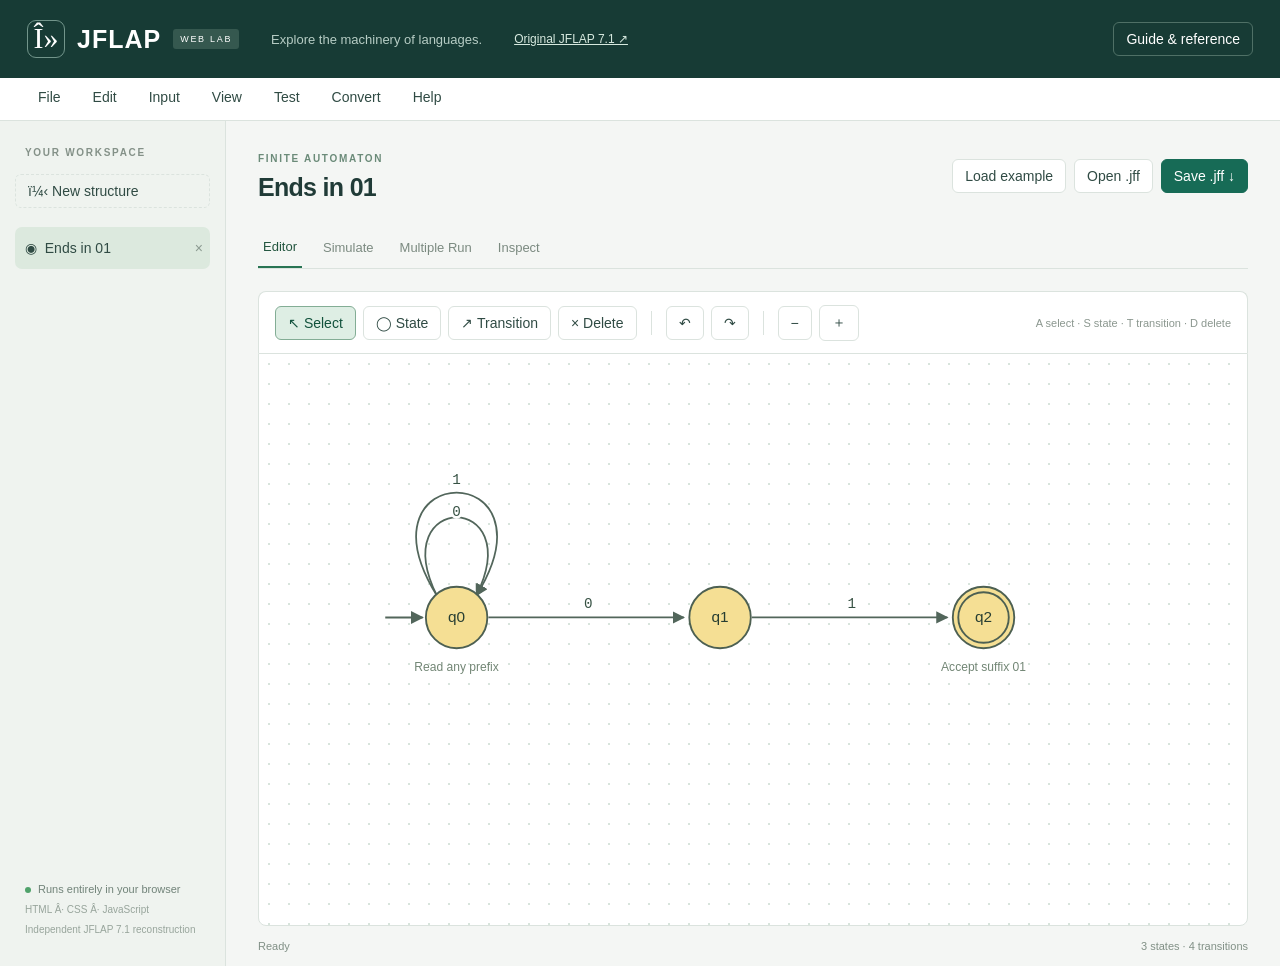
==== index.html @ ae7b8b34 "Build the plain JavaScript visual application" ====
<!doctype html>
<html lang="en"><head><meta charset="utf-8"><meta name="viewport" content="width=device-width,initial-scale=1"><meta name="theme-color" content="#173b35"><title>JFLAP Â· Formal languages lab</title><link rel="stylesheet" href="style.css"></head>
<body><header><a class="brand" href="./"><span class="brand-icon">Î»</span><strong>JFLAP</strong><span class="badge">WEB LAB</span></a><span class="tagline">Explore the machinery of languages.</span><a href="classic.html" style="color:#d7e9df;white-space:nowrap;font-size:12px">Original JFLAP 7.1 ↗</a><button id="help">Guide &amp; reference</button></header>
<nav id="menubar" aria-label="Application menu"></nav>
<div class="workspace"><aside class="sidebar"><div class="section-label">YOUR WORKSPACE</div><button class="new" id="new">ï¼‹ New structure</button><div id="documents"></div><div class="sidebar-bottom"><span class="status-dot"></span> Runs entirely in your browser<br><small>HTML Â· CSS Â· JavaScript<br>Independent JFLAP 7.1 reconstruction</small></div></aside>
<main><div class="document-heading"><div><span class="eyebrow" id="kind">FINITE AUTOMATON</span><h1 id="title">Untitled</h1></div><div class="heading-actions"><button id="example">Load example</button><button id="open">Open .jff</button><button class="primary" id="save">Save .jff â†“</button></div></div><div id="tabs" role="tablist"></div><div id="toolbar"></div><section id="content"></section><footer><span id="status" role="status">Ready</span><span id="statistics"></span></footer></main></div>
<dialog id="dialog"><form method="dialog"><div class="dialog-top"><h2 id="dialog-title"></h2><button value="cancel" aria-label="Close dialog">Ã—</button></div><div id="dialog-body"></div><div id="dialog-actions"></div></form></dialog><input type="file" id="file" accept=".jff,.xml,.json" multiple hidden><script type="module" src="js/app.js"></script></body></html>
---- style.css ----
:root{font-family:Inter,'Segoe UI',Arial,sans-serif;color:#203b37;background:#f4f6f4;font-size:14px;--green:#176b56;--line:#dbe3de;--muted:#78847e}*{box-sizing:border-box}body{margin:0}button,input,select,textarea{font:inherit}button{cursor:pointer;border:1px solid var(--line);background:white;color:#304b44;border-radius:6px;padding:8px 12px;transition:background .12s}button:hover{background:#eaf2ec}button:disabled{opacity:.4;cursor:default}button.primary{background:var(--green);color:white;border-color:var(--green)}button.active{background:#deeee4;border-color:#83ad95;color:#12523c}input,select,textarea{border:1px solid #cbd8d0;border-radius:5px;padding:8px;background:white;color:#243c33}textarea{resize:vertical;line-height:1.65;font-family:Consolas,monospace;width:100%}input:focus,textarea:focus,button:focus-visible,select:focus{outline:2px solid #47a77d;outline-offset:2px}header{height:78px;background:#173b35;color:#fff;display:flex;align-items:center;padding:0 27px;gap:32px}.brand{display:flex;gap:12px;align-items:center;text-decoration:none;color:white}.brand strong{font-size:25px;letter-spacing:1px}.brand-icon{width:38px;height:38px;border:1px solid #72958b;border-radius:9px;font-family:Georgia;font-size:30px;text-align:center}.badge{font-size:9px;letter-spacing:1.7px;background:#35584f;padding:5px 7px;border-radius:3px}.tagline{color:#b7cdc5;font-size:13px}header>button{margin-left:auto;background:transparent;border-color:#4f7066;color:white}#menubar{display:flex;padding:6px 24px;background:white;border-bottom:1px solid var(--line);gap:4px;height:43px}.menu{position:relative}.menu>button{border:0;padding:5px 14px}.menu-panel{display:none;position:absolute;top:31px;left:0;min-width:220px;background:white;padding:6px;border:1px solid var(--line);border-radius:6px;z-index:40;box-shadow:0 8px 28px #233b3720}.menu:focus-within .menu-panel,.menu:hover .menu-panel{display:block}.menu-panel button{display:block;width:100%;text-align:left;border:0;font-size:13px;padding:9px}.menu-panel hr{border:0;border-top:1px solid var(--line)}.workspace{display:grid;grid-template-columns:226px 1fr;min-height:calc(100vh - 121px)}.sidebar{border-right:1px solid var(--line);padding:26px 15px;display:flex;flex-direction:column;background:#eff3ef}.section-label{font-size:10px;letter-spacing:1.7px;font-weight:700;color:#849188;margin:0 10px 16px}.new{width:100%;text-align:left;background:transparent;margin-bottom:19px;border-style:dashed}#documents{display:flex;flex-direction:column;gap:5px}.doc-item{display:flex;align-items:center;gap:4px;border-radius:7px}.doc-item.active{background:#dce9de}.doc-item>button:first-child{background:transparent;flex:1;min-width:0;text-align:left;border:0;overflow:hidden;text-overflow:ellipsis;white-space:nowrap;padding:13px 10px}.doc-item>button:last-child{background:transparent;padding:3px 7px;border:0;color:#8a9990}.sidebar-bottom{margin-top:auto;padding:36px 10px 0;font-size:11px;line-height:1.8;color:#718379}.sidebar-bottom small{font-size:10px;color:#98a59c}.status-dot{display:inline-block;width:6px;height:6px;background:#50a26b;border-radius:50%;margin-right:4px}main{min-width:0;padding:28px 32px 0;display:flex;flex-direction:column}.document-heading{display:flex;justify-content:space-between;align-items:center;gap:15px;margin-bottom:25px}.eyebrow{font-size:10px;font-weight:700;letter-spacing:1.7px;color:#6b8b79}h1{margin:8px 0 0;font-size:25px;font-weight:600;letter-spacing:-.7px}.heading-actions{display:flex;gap:8px}#tabs{display:flex;border-bottom:1px solid var(--line);gap:16px}#tabs button{border:0;border-radius:0;background:none;padding:12px 5px;color:#7b8a80;font-size:13px}#tabs button.active{border-bottom:2px solid #287453;color:#23563f}#toolbar{display:flex;align-items:center;gap:7px;background:#fff;border:1px solid var(--line);border-bottom:0;padding:12px 16px;border-radius:8px 8px 0 0;margin-top:22px;min-height:62px;flex-wrap:wrap}.divider{height:24px;width:1px;background:var(--line);margin:0 7px}.toolbar-hint{margin-left:auto;color:#8b978f;font-size:11px}#content{border:1px solid var(--line);background:white;min-height:490px;flex:1;position:relative;border-radius:0 0 8px 8px;overflow:hidden}#canvas{width:100%;height:100%;min-height:490px;display:block;touch-action:none;background-image:radial-gradient(#d8e4dc .8px,transparent .8px);background-size:20px 20px}.state circle{fill:#f5df94;stroke:#4d6052;stroke-width:1.7}.state.highlight circle{fill:#a9dfb9;stroke:#198051;stroke-width:3}.state.selected circle{stroke:#188c6d;stroke-width:3}.state text{fill:#273e32;text-anchor:middle;dominant-baseline:middle;font:14px 'Segoe UI',sans-serif;pointer-events:none}.state .label{font-size:11px;fill:#728675}.transition path{fill:none;stroke:#52665b;stroke-width:1.6}.transition text{font:13px Consolas,monospace;fill:#365143;paint-order:stroke;stroke:white;stroke-width:5;stroke-linejoin:round}.transition.highlight path{stroke:#dc8d2d;stroke-width:3}.transition .hit{stroke:transparent;stroke-width:15;pointer-events:stroke}.transition .control{fill:#fff;stroke:#16856b;stroke-dasharray:3 2}.note{font-size:13px;fill:#89958c}footer{display:flex;justify-content:space-between;font-size:11px;color:#819086;padding:14px 0}.panel{padding:24px}.split{display:grid;grid-template-columns:minmax(270px,1fr) minmax(280px,1.25fr);gap:25px}.card{border:1px solid var(--line);border-radius:7px;padding:20px}.card h3{margin:0 0 15px;font-size:15px}.card p,.hint{font-size:12px;line-height:1.7;color:#7b8a80}.field{display:flex;flex-direction:column;gap:7px;margin-bottom:14px}.field>span,.field>label{font-size:12px;color:#5c7264}.row{display:flex;gap:10px;align-items:center;flex-wrap:wrap}.row>input{min-width:80px;flex:1}.actions{display:flex;gap:7px;flex-wrap:wrap;margin:12px 0}.result{padding:14px 18px;background:#f1f5f1;border-left:3px solid #849b8c;border-radius:4px;margin:14px 0;font-weight:500}.result.accepted{background:#e8f5eb;color:#25643b;border-color:#57a271}.result.rejected,.error{background:#fff0eb;color:#a04d36;border-color:#cb765d}.result.limit,.result.loop{background:#fff7e4;color:#936c22;border-color:#d8b669}table{border-collapse:collapse;width:100%;font-size:12px}td,th{border:1px solid var(--line);padding:8px 10px;text-align:left;vertical-align:top}th{background:#f0f4ef;font-weight:600}td input{width:100%;border:0;padding:3px}pre{white-space:pre-wrap;overflow-wrap:anywhere;font-size:12px;line-height:1.7;color:#42624c;margin:0}.scroll{max-height:430px;overflow:auto}.config{border:1px solid #dce7dd;padding:12px;border-radius:5px;margin:7px 0;font:12px Consolas,monospace;cursor:pointer}.tape{display:flex;margin:8px 0;gap:1px}.tape span{display:inline-flex;justify-content:center;min-width:24px;height:25px;padding:4px;border:1px solid #b9cbbd}.tape .head{background:#f5df94;border-color:#958247}.empty{display:grid;place-content:center;min-height:370px;text-align:center;color:#9aaba0}.empty strong{font-size:18px;color:#56735f;margin-bottom:10px}.chooser{display:grid;grid-template-columns:repeat(3,1fr);gap:10px}.chooser button{padding:18px 12px;text-align:left;min-height:70px;font-weight:500}.chooser button small{display:block;color:#8b9d8f;margin-top:7px;font-weight:normal;font-size:11px}dialog{border:1px solid #dbe6dc;border-radius:12px;width:min(800px,94vw);max-height:90vh;padding:25px;box-shadow:0 20px 80px #173b3540;color:#294637}dialog::backdrop{background:#173b3560;backdrop-filter:blur(3px)}.dialog-top{display:flex;justify-content:space-between;align-items:center;margin-bottom:16px}.dialog-top h2{font-size:21px;margin:0}.dialog-top button{border:0;font-size:23px}#dialog-actions{display:flex;justify-content:flex-end;gap:8px;margin-top:20px}.help-grid{display:grid;grid-template-columns:1fr 1fr;gap:15px}.help-grid section{border-bottom:1px solid var(--line);padding-bottom:10px}.help-grid h3{font-size:14px}.help-grid p{font-size:12px;line-height:1.7;color:#647d6a}.trace-controls{display:flex;gap:8px;margin-bottom:15px}.diagram-small{height:240px;width:100%;background:#fafcf9}.warning{color:#a07431;font-size:12px}.mono{font-family:Consolas,monospace}.small{font-size:11px;color:#87998b}.sr-only{position:absolute;width:1px;height:1px;overflow:hidden;clip:rect(0,0,0,0)}
@media(max-width:1000px){.workspace{grid-template-columns:170px 1fr}main{padding:22px 18px 0}.tagline{display:none}.split{grid-template-columns:1fr}.heading-actions button{padding:7px}.toolbar-hint{display:none}.document-heading{align-items:flex-start}h1{font-size:21px}.chooser{grid-template-columns:repeat(2,1fr)}}@media(max-width:650px){header{padding:0 15px;height:65px}.badge{display:none}.workspace{display:block}.sidebar{display:none}main{padding:18px 10px 0}#menubar{padding:6px}.document-heading{flex-direction:column}.heading-actions{width:100%}.heading-actions button{flex:1}.panel{padding:15px}.help-grid{grid-template-columns:1fr}#tabs{gap:8px}#tabs button{font-size:12px}#toolbar{padding:8px}#toolbar button{padding:7px 8px}#content,#canvas{min-height:420px}.chooser{grid-template-columns:1fr 1fr}}
@media print{header,nav,.sidebar,#toolbar,footer,.heading-actions,#tabs{display:none!important}.workspace{display:block}main{padding:0}#content{border:0}}
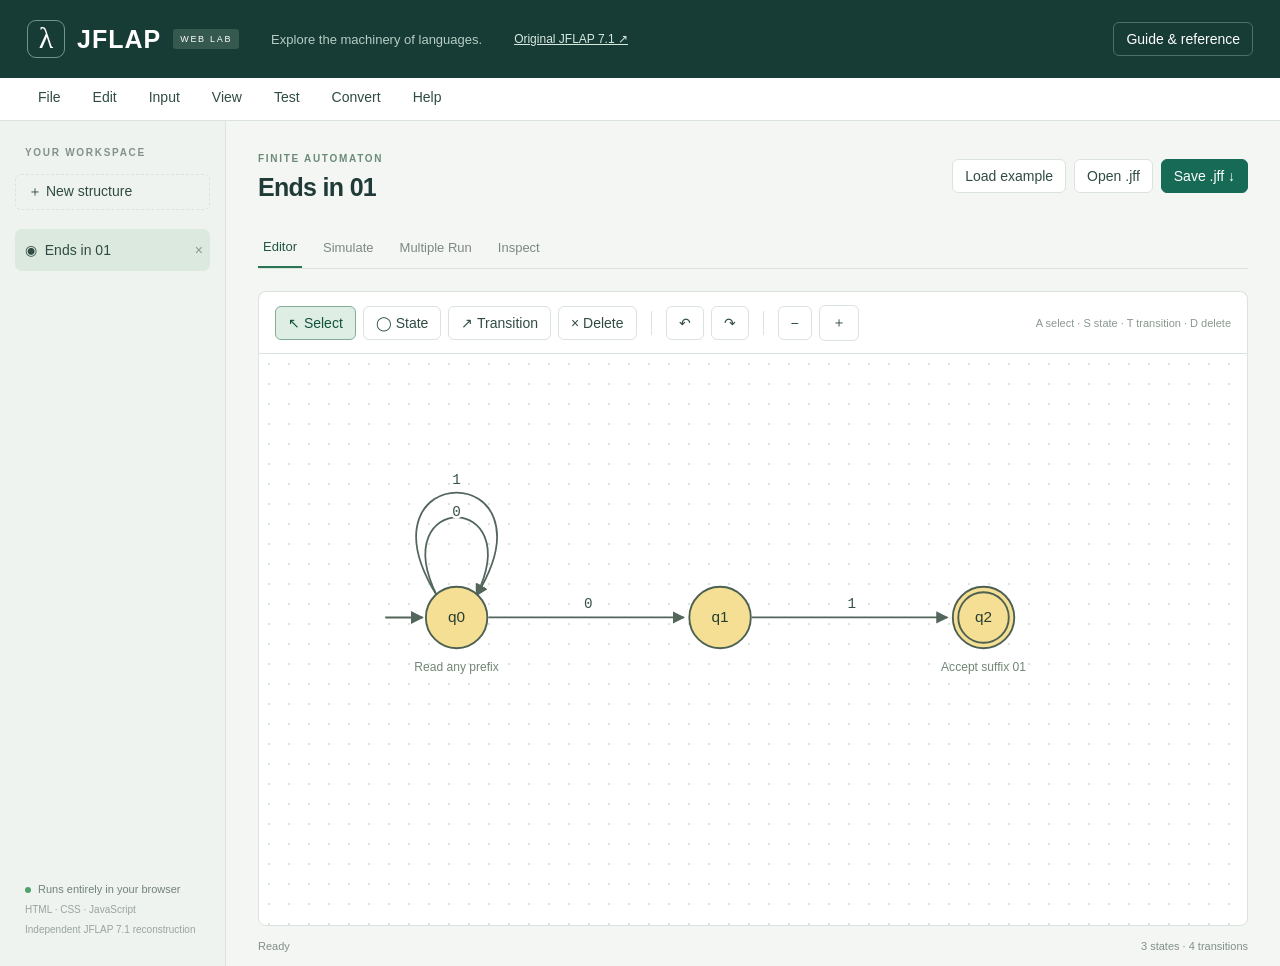
==== commit a288baa2: "Verify Pages deployment and correct static label encoding" ====
--- a/index.html
+++ b/index.html
@@ -1,7 +1,7 @@
-<!doctype html>
-<html lang="en"><head><meta charset="utf-8"><meta name="viewport" content="width=device-width,initial-scale=1"><meta name="theme-color" content="#173b35"><title>JFLAP Â· Formal languages lab</title><link rel="stylesheet" href="style.css"></head>
-<body><header><a class="brand" href="./"><span class="brand-icon">Î»</span><strong>JFLAP</strong><span class="badge">WEB LAB</span></a><span class="tagline">Explore the machinery of languages.</span><a href="classic.html" style="color:#d7e9df;white-space:nowrap;font-size:12px">Original JFLAP 7.1 ↗</a><button id="help">Guide &amp; reference</button></header>
-<nav id="menubar" aria-label="Application menu"></nav>
-<div class="workspace"><aside class="sidebar"><div class="section-label">YOUR WORKSPACE</div><button class="new" id="new">ï¼‹ New structure</button><div id="documents"></div><div class="sidebar-bottom"><span class="status-dot"></span> Runs entirely in your browser<br><small>HTML Â· CSS Â· JavaScript<br>Independent JFLAP 7.1 reconstruction</small></div></aside>
-<main><div class="document-heading"><div><span class="eyebrow" id="kind">FINITE AUTOMATON</span><h1 id="title">Untitled</h1></div><div class="heading-actions"><button id="example">Load example</button><button id="open">Open .jff</button><button class="primary" id="save">Save .jff â†“</button></div></div><div id="tabs" role="tablist"></div><div id="toolbar"></div><section id="content"></section><footer><span id="status" role="status">Ready</span><span id="statistics"></span></footer></main></div>
-<dialog id="dialog"><form method="dialog"><div class="dialog-top"><h2 id="dialog-title"></h2><button value="cancel" aria-label="Close dialog">Ã—</button></div><div id="dialog-body"></div><div id="dialog-actions"></div></form></dialog><input type="file" id="file" accept=".jff,.xml,.json" multiple hidden><script type="module" src="js/app.js"></script></body></html>
+<!doctype html>
+<html lang="en"><head><meta charset="utf-8"><meta name="viewport" content="width=device-width,initial-scale=1"><meta name="theme-color" content="#173b35"><title>JFLAP · Formal languages lab</title><link rel="stylesheet" href="style.css"></head>
+<body><header><a class="brand" href="./"><span class="brand-icon">λ</span><strong>JFLAP</strong><span class="badge">WEB LAB</span></a><span class="tagline">Explore the machinery of languages.</span><a href="classic.html" style="color:#d7e9df;white-space:nowrap;font-size:12px">Original JFLAP 7.1 ↗</a><button id="help">Guide &amp; reference</button></header>
+<nav id="menubar" aria-label="Application menu"></nav>
+<div class="workspace"><aside class="sidebar"><div class="section-label">YOUR WORKSPACE</div><button class="new" id="new">＋ New structure</button><div id="documents"></div><div class="sidebar-bottom"><span class="status-dot"></span> Runs entirely in your browser<br><small>HTML · CSS · JavaScript<br>Independent JFLAP 7.1 reconstruction</small></div></aside>
+<main><div class="document-heading"><div><span class="eyebrow" id="kind">FINITE AUTOMATON</span><h1 id="title">Untitled</h1></div><div class="heading-actions"><button id="example">Load example</button><button id="open">Open .jff</button><button class="primary" id="save">Save .jff ↓</button></div></div><div id="tabs" role="tablist"></div><div id="toolbar"></div><section id="content"></section><footer><span id="status" role="status">Ready</span><span id="statistics"></span></footer></main></div>
+<dialog id="dialog"><form method="dialog"><div class="dialog-top"><h2 id="dialog-title"></h2><button value="cancel" aria-label="Close dialog">×</button></div><div id="dialog-body"></div><div id="dialog-actions"></div></form></dialog><input type="file" id="file" accept=".jff,.xml,.json" multiple hidden><script type="module" src="js/app.js"></script></body></html>
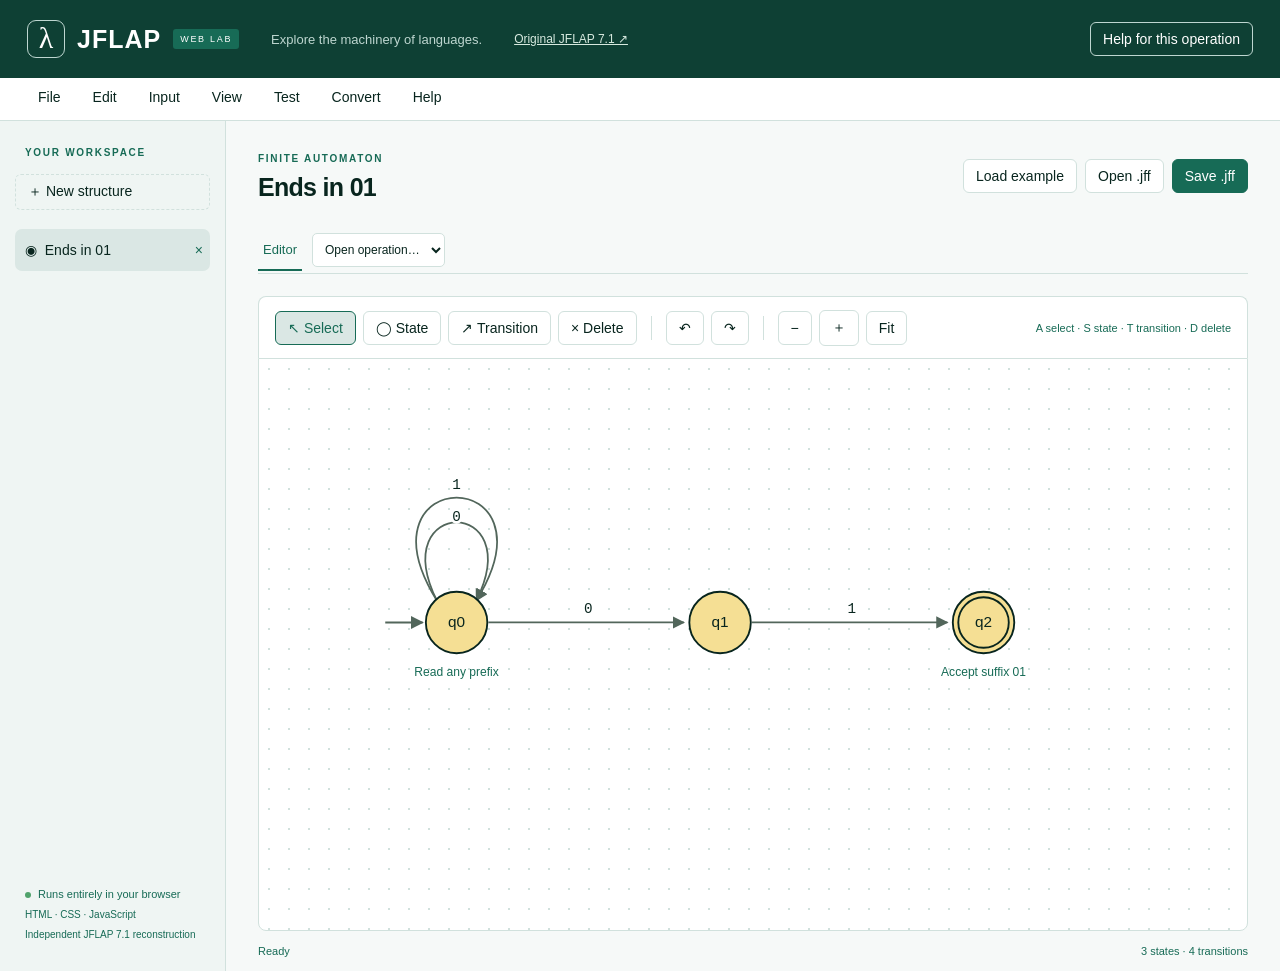
==== commit c173395d: "Complete Task 66: context-sensitive operation help" ====
--- a/index.html
+++ b/index.html
@@ -1,6 +1,6 @@
 <!doctype html>
 <html lang="en"><head><meta charset="utf-8"><meta name="viewport" content="width=device-width,initial-scale=1"><meta name="theme-color" content="#173b35"><title>JFLAP · Formal languages lab</title><link rel="stylesheet" href="style.css"></head>
-<body><header><a class="brand" href="./"><span class="brand-icon">λ</span><strong>JFLAP</strong><span class="badge">WEB LAB</span></a><span class="tagline">Explore the machinery of languages.</span><a href="classic.html" style="color:#d7e9df;white-space:nowrap;font-size:12px">Original JFLAP 7.1 ↗</a><button id="help">Guide &amp; reference</button></header>
+<body><header><a class="brand" href="./"><span class="brand-icon">λ</span><strong>JFLAP</strong><span class="badge">WEB LAB</span></a><span class="tagline">Explore the machinery of languages.</span><a href="classic.html" style="color:#d7e9df;white-space:nowrap;font-size:12px">Original JFLAP 7.1 ↗</a><button id="help" title="Help for the active operation (F1)">Help for this operation</button></header>
 <nav id="menubar" aria-label="Application menu"></nav>
 <div class="workspace"><aside class="sidebar"><div class="section-label">YOUR WORKSPACE</div><button class="new" id="new">＋ New structure</button><div id="documents"></div><div class="sidebar-bottom"><span class="status-dot"></span> Runs entirely in your browser<br><small>HTML · CSS · JavaScript<br>Independent JFLAP 7.1 reconstruction</small></div></aside>
 <main><div class="document-heading"><div><span class="eyebrow" id="kind">FINITE AUTOMATON</span><h1 id="title">Untitled</h1></div><div class="heading-actions"><button id="example">Load example</button><button id="open">Open .jff</button><button class="primary" id="save">Save .jff ↓</button></div></div><div id="tabs" role="tablist"></div><div id="toolbar"></div><section id="content"></section><footer><span id="status" role="status">Ready</span><span id="statistics"></span></footer></main></div>
--- a/style.css
+++ b/style.css
@@ -1,5 +1,32 @@
+
+:root{font-family:Inter,'Segoe UI',Arial,sans-serif;color:var(--ink,#203b37);background:var(--page,#f4f6f4);font-size:14px;--green:#176b56;--line:#dbe3de;--muted:#78847e}*{box-sizing:border-box}body{margin:0}button,input,select,textarea{font:inherit}button{cursor:pointer;border:1px solid var(--line);background:white;color:var(--ink,#304b44);border-radius:6px;padding:8px 12px;transition:background .12s}button:hover{background:var(--surface,#eaf2ec)}button:disabled{opacity:.4;cursor:default}button.primary{background:var(--green);color:white;border-color:var(--green)}button.active{background:var(--soft,#deeee4);border-color:var(--green,#83ad95);color:var(--green,#12523c)}input,select,textarea{border:1px solid var(--line,#cbd8d0);border-radius:5px;padding:8px;background:white;color:var(--ink,#243c33)}textarea{resize:vertical;line-height:1.65;font-family:Consolas,monospace;width:100%}input:focus,textarea:focus,button:focus-visible,select:focus{outline:2px solid var(--green,#47a77d);outline-offset:2px}header{height:78px;background:var(--header,#173b35);color:#fff;display:flex;align-items:center;padding:0 27px;gap:32px}.brand{display:flex;gap:12px;align-items:center;text-decoration:none;color:white}.brand strong{font-size:25px;letter-spacing:1px}.brand-icon{width:38px;height:38px;border:1px solid var(--header-muted,#72958b);border-radius:9px;font-family:Georgia;font-size:30px;text-align:center}.badge{font-size:9px;letter-spacing:1.7px;background:var(--green,#35584f);padding:5px 7px;border-radius:3px}.tagline{color:var(--header-muted,#b7cdc5);font-size:13px}header>button{margin-left:auto;background:transparent;border-color:var(--header-muted,#4f7066);color:white}#menubar{display:flex;padding:6px 24px;background:white;border-bottom:1px solid var(--line);gap:4px;height:43px}.menu{position:relative}.menu>button{border:0;padding:5px 14px}.menu-panel{display:none;position:absolute;top:31px;left:0;min-width:220px;background:white;padding:6px;border:1px solid var(--line);border-radius:6px;z-index:40;box-shadow:0 8px 28px #233b3720}.menu:focus-within .menu-panel,.menu:hover .menu-panel{display:block}.menu-panel button{display:block;width:100%;text-align:left;border:0;font-size:13px;padding:9px}.menu-panel hr{border:0;border-top:1px solid var(--line)}.workspace{display:grid;grid-template-columns:226px 1fr;min-height:calc(100vh - 121px)}.sidebar{border-right:1px solid var(--line);padding:26px 15px;display:flex;flex-direction:column;background:var(--surface,#eff3ef)}.section-label{font-size:10px;letter-spacing:1.7px;font-weight:700;color:var(--muted,#849188);margin:0 10px 16px}.new{width:100%;text-align:left;background:transparent;margin-bottom:19px;border-style:dashed}#documents{display:flex;flex-direction:column;gap:5px}.doc-item{display:flex;align-items:center;gap:4px;border-radius:7px}.doc-item.active{background:var(--soft,#dce9de)}.doc-item>button:first-child{background:transparent;flex:1;min-width:0;text-align:left;border:0;overflow:hidden;text-overflow:ellipsis;white-space:nowrap;padding:13px 10px}.doc-item>button:last-child{background:transparent;padding:3px 7px;border:0;color:var(--muted,#8a9990)}.sidebar-bottom{margin-top:auto;padding:36px 10px 0;font-size:11px;line-height:1.8;color:var(--muted,#718379)}.sidebar-bottom small{font-size:10px;color:var(--muted,#98a59c)}.status-dot{display:inline-block;width:6px;height:6px;background:#50a26b;border-radius:50%;margin-right:4px}main{min-width:0;padding:28px 32px 0;display:flex;flex-direction:column}.document-heading{display:flex;justify-content:space-between;align-items:center;gap:15px;margin-bottom:25px}.eyebrow{font-size:10px;font-weight:700;letter-spacing:1.7px;color:var(--muted,#6b8b79)}h1{margin:8px 0 0;font-size:25px;font-weight:600;letter-spacing:-.7px}.heading-actions{display:flex;gap:8px}#tabs{display:flex;border-bottom:1px solid var(--line);gap:16px}#tabs button{border:0;border-radius:0;background:none;padding:12px 5px;color:var(--muted,#7b8a80);font-size:13px}#tabs button.active{border-bottom:2px solid var(--green,#287453);color:var(--green,#23563f)}#toolbar{display:flex;align-items:center;gap:7px;background:#fff;border:1px solid var(--line);border-bottom:0;padding:12px 16px;border-radius:8px 8px 0 0;margin-top:22px;min-height:62px;flex-wrap:wrap}.divider{height:24px;width:1px;background:var(--line);margin:0 7px}.toolbar-hint{margin-left:auto;color:var(--muted,#8b978f);font-size:11px}#content{border:1px solid var(--line);background:white;min-height:490px;flex:1;position:relative;border-radius:0 0 8px 8px;overflow:hidden}#canvas{width:100%;height:100%;min-height:490px;display:block;touch-action:none;background-image:radial-gradient(var(--line,#d8e4dc) .8px,transparent .8px);background-size:20px 20px}.state circle{fill:var(--state-fill,#f5df94);stroke:var(--ink,#4d6052);stroke-width:1.7}.state.highlight circle{fill:var(--state-highlight,#a9dfb9);stroke:var(--green,#198051);stroke-width:3}.state.selected circle{stroke:var(--green,#188c6d);stroke-width:3}.state text{fill:var(--ink,#273e32);text-anchor:middle;dominant-baseline:middle;font:14px 'Segoe UI',sans-serif;pointer-events:none}.state .label{font-size:11px;fill:var(--muted,#728675)}.transition path{fill:none;stroke:var(--arrow,#52665b);stroke-width:1.6}.transition text{font:13px Consolas,monospace;fill:var(--ink,#365143);paint-order:stroke;stroke:white;stroke-width:5;stroke-linejoin:round}.transition.highlight path{stroke:var(--arrow-highlight,#dc8d2d);stroke-width:3}.transition .hit{stroke:transparent;stroke-width:15;pointer-events:stroke}.transition .control{fill:#fff;stroke:var(--transition-tool,#16856b);stroke-dasharray:3 2}.note{font-size:13px;fill:var(--muted,#89958c)}footer{display:flex;justify-content:space-between;font-size:11px;color:var(--muted,#819086);padding:14px 0}.panel{padding:24px}.split{display:grid;grid-template-columns:minmax(270px,1fr) minmax(280px,1.25fr);gap:25px}.card{border:1px solid var(--line);border-radius:7px;padding:20px}.card h3{margin:0 0 15px;font-size:15px}.card p,.hint{font-size:12px;line-height:1.7;color:var(--muted,#7b8a80)}.field{display:flex;flex-direction:column;gap:7px;margin-bottom:14px}.field>span,.field>label{font-size:12px;color:var(--muted,#5c7264)}.row{display:flex;gap:10px;align-items:center;flex-wrap:wrap}.row>input{min-width:80px;flex:1}.actions{display:flex;gap:7px;flex-wrap:wrap;margin:12px 0}.result{padding:14px 18px;background:var(--surface,#f1f5f1);border-left:3px solid var(--green,#849b8c);border-radius:4px;margin:14px 0;font-weight:500}.result.accepted{background:#e8f5eb;color:#25643b;border-color:#57a271}.result.rejected,.error{background:#fff0eb;color:#a04d36;border-color:#cb765d}.result.limit,.result.loop{background:#fff7e4;color:#936c22;border-color:#d8b669}table{border-collapse:collapse;width:100%;font-size:12px}td,th{border:1px solid var(--line);padding:8px 10px;text-align:left;vertical-align:top}th{background:var(--surface,#f0f4ef);font-weight:600}td input{width:100%;border:0;padding:3px}pre{white-space:pre-wrap;overflow-wrap:anywhere;font-size:12px;line-height:1.7;color:var(--ink,#42624c);margin:0}.scroll{max-height:430px;overflow:auto}.config{border:1px solid var(--line,#dce7dd);padding:12px;border-radius:5px;margin:7px 0;font:12px Consolas,monospace;cursor:pointer}.tape{display:flex;margin:8px 0;gap:1px}.tape span{display:inline-flex;justify-content:center;min-width:24px;height:25px;padding:4px;border:1px solid var(--line,#b9cbbd)}.tape .head{background:var(--state-fill,#f5df94);border-color:#958247}.empty{display:grid;place-content:center;min-height:370px;text-align:center;color:var(--muted,#9aaba0)}.empty strong{font-size:18px;color:var(--ink,#56735f);margin-bottom:10px}.chooser{display:grid;grid-template-columns:repeat(3,1fr);gap:10px}.chooser button{padding:18px 12px;text-align:left;min-height:70px;font-weight:500}.chooser button small{display:block;color:var(--muted,#8b9d8f);margin-top:7px;font-weight:normal;font-size:11px}dialog{border:1px solid var(--line,#dbe6dc);border-radius:12px;width:min(800px,94vw);max-height:90vh;padding:25px;box-shadow:0 20px 80px #173b3540;color:var(--ink,#294637)}dialog::backdrop{background:#173b3560;backdrop-filter:blur(3px)}.dialog-top{display:flex;justify-content:space-between;align-items:center;margin-bottom:16px}.dialog-top h2{font-size:21px;margin:0}.dialog-top button{border:0;font-size:23px}#dialog-actions{display:flex;justify-content:flex-end;gap:8px;margin-top:20px}.help-grid{display:grid;grid-template-columns:1fr 1fr;gap:15px}.help-grid section{border-bottom:1px solid var(--line);padding-bottom:10px}.help-grid h3{font-size:14px}.help-grid p{font-size:12px;line-height:1.7;color:var(--muted,#647d6a)}.trace-controls{display:flex;gap:8px;margin-bottom:15px}.diagram-small{height:240px;width:100%;background:var(--page,#fafcf9)}.warning{color:#a07431;font-size:12px}.mono{font-family:Consolas,monospace}.small{font-size:11px;color:var(--muted,#87998b)}.sr-only{position:absolute;width:1px;height:1px;overflow:hidden;clip:rect(0,0,0,0)}
+@media(max-width:1000px){.workspace{grid-template-columns:170px 1fr}main{padding:22px 18px 0}.tagline{display:none}.split{grid-template-columns:1fr}.heading-actions button{padding:7px}.toolbar-hint{display:none}.document-heading{align-items:flex-start}h1{font-size:21px}.chooser{grid-template-columns:repeat(2,1fr)}}@media(max-width:650px){header{padding:0 15px;height:65px}.badge{display:none}.workspace{display:block}.sidebar{display:none}main{padding:18px 10px 0}#menubar{padding:6px}.document-heading{flex-direction:column}.heading-actions{width:100%}.heading-actions button{flex:1}.panel{padding:15px}.help-grid{grid-template-columns:1fr}#tabs{gap:8px}#tabs button{font-size:12px}#toolbar{padding:8px}#toolbar button{padding:7px 8px}#content,#canvas{min-height:420px}.chooser{grid-template-columns:1fr 1fr}}
+@media print{header,nav,.sidebar,#toolbar,footer,.heading-actions,#tabs{display:none!important}.workspace{display:block}main{padding:0}#content{border:0}}
+
+
+.config.frozen{background:#e5f0ff;border-color:#6993c5}.config label{display:block;margin-bottom:8px}.config button{margin-top:8px}
+/* Keep parse trees readable; wide trees scroll horizontally. */
+#parse-output:has(.tree-drawing), .tree-drawing { max-height: none; }
+
+#parse-output:has(.derivation-drawing), .derivation-drawing { max-height: none; }
+
+td.parse-active, tr.parse-active > td { background: #fff0b1; box-shadow: inset 0 0 0 2px #936500; }
+g.parse-active > rect, g.parse-active > path { fill: #ffd86b; stroke: #6d4800; stroke-width: 3; }
+.regex-expression{overflow-wrap:anywhere;max-width:35rem}
+
+/* Open operation tabs retain their panes until explicitly dismissed. */
+#tabs{flex-wrap:wrap;align-items:center;gap:10px}.operation-tab{display:inline-flex;align-items:center}.operation-tab button[aria-label]{padding:7px;color:var(--muted,#7b8a80)}#operation-picker{margin:6px 0;font-size:12px;max-width:240px}
+
+.ls-parameter-table{width:100%;margin:12px 0}.ls-parameter-table input{width:100%;min-width:0}.ls-parameter-table td:last-child{width:80px}
+
+#ls-viewport{height:450px;overflow:auto;border:1px solid var(--line,#ccd3dc);margin-top:12px;background:white}#ls-svg{display:block;max-width:none;flex-shrink:0}#ls-progress{width:180px}
 
-:root{font-family:Inter,'Segoe UI',Arial,sans-serif;color:#203b37;background:#f4f6f4;font-size:14px;--green:#176b56;--line:#dbe3de;--muted:#78847e}*{box-sizing:border-box}body{margin:0}button,input,select,textarea{font:inherit}button{cursor:pointer;border:1px solid var(--line);background:white;color:#304b44;border-radius:6px;padding:8px 12px;transition:background .12s}button:hover{background:#eaf2ec}button:disabled{opacity:.4;cursor:default}button.primary{background:var(--green);color:white;border-color:var(--green)}button.active{background:#deeee4;border-color:#83ad95;color:#12523c}input,select,textarea{border:1px solid #cbd8d0;border-radius:5px;padding:8px;background:white;color:#243c33}textarea{resize:vertical;line-height:1.65;font-family:Consolas,monospace;width:100%}input:focus,textarea:focus,button:focus-visible,select:focus{outline:2px solid #47a77d;outline-offset:2px}header{height:78px;background:#173b35;color:#fff;display:flex;align-items:center;padding:0 27px;gap:32px}.brand{display:flex;gap:12px;align-items:center;text-decoration:none;color:white}.brand strong{font-size:25px;letter-spacing:1px}.brand-icon{width:38px;height:38px;border:1px solid #72958b;border-radius:9px;font-family:Georgia;font-size:30px;text-align:center}.badge{font-size:9px;letter-spacing:1.7px;background:#35584f;padding:5px 7px;border-radius:3px}.tagline{color:#b7cdc5;font-size:13px}header>button{margin-left:auto;background:transparent;border-color:#4f7066;color:white}#menubar{display:flex;padding:6px 24px;background:white;border-bottom:1px solid var(--line);gap:4px;height:43px}.menu{position:relative}.menu>button{border:0;padding:5px 14px}.menu-panel{display:none;position:absolute;top:31px;left:0;min-width:220px;background:white;padding:6px;border:1px solid var(--line);border-radius:6px;z-index:40;box-shadow:0 8px 28px #233b3720}.menu:focus-within .menu-panel,.menu:hover .menu-panel{display:block}.menu-panel button{display:block;width:100%;text-align:left;border:0;font-size:13px;padding:9px}.menu-panel hr{border:0;border-top:1px solid var(--line)}.workspace{display:grid;grid-template-columns:226px 1fr;min-height:calc(100vh - 121px)}.sidebar{border-right:1px solid var(--line);padding:26px 15px;display:flex;flex-direction:column;background:#eff3ef}.section-label{font-size:10px;letter-spacing:1.7px;font-weight:700;color:#849188;margin:0 10px 16px}.new{width:100%;text-align:left;background:transparent;margin-bottom:19px;border-style:dashed}#documents{display:flex;flex-direction:column;gap:5px}.doc-item{display:flex;align-items:center;gap:4px;border-radius:7px}.doc-item.active{background:#dce9de}.doc-item>button:first-child{background:transparent;flex:1;min-width:0;text-align:left;border:0;overflow:hidden;text-overflow:ellipsis;white-space:nowrap;padding:13px 10px}.doc-item>button:last-child{background:transparent;padding:3px 7px;border:0;color:#8a9990}.sidebar-bottom{margin-top:auto;padding:36px 10px 0;font-size:11px;line-height:1.8;color:#718379}.sidebar-bottom small{font-size:10px;color:#98a59c}.status-dot{display:inline-block;width:6px;height:6px;background:#50a26b;border-radius:50%;margin-right:4px}main{min-width:0;padding:28px 32px 0;display:flex;flex-direction:column}.document-heading{display:flex;justify-content:space-between;align-items:center;gap:15px;margin-bottom:25px}.eyebrow{font-size:10px;font-weight:700;letter-spacing:1.7px;color:#6b8b79}h1{margin:8px 0 0;font-size:25px;font-weight:600;letter-spacing:-.7px}.heading-actions{display:flex;gap:8px}#tabs{display:flex;border-bottom:1px solid var(--line);gap:16px}#tabs button{border:0;border-radius:0;background:none;padding:12px 5px;color:#7b8a80;font-size:13px}#tabs button.active{border-bottom:2px solid #287453;color:#23563f}#toolbar{display:flex;align-items:center;gap:7px;background:#fff;border:1px solid var(--line);border-bottom:0;padding:12px 16px;border-radius:8px 8px 0 0;margin-top:22px;min-height:62px;flex-wrap:wrap}.divider{height:24px;width:1px;background:var(--line);margin:0 7px}.toolbar-hint{margin-left:auto;color:#8b978f;font-size:11px}#content{border:1px solid var(--line);background:white;min-height:490px;flex:1;position:relative;border-radius:0 0 8px 8px;overflow:hidden}#canvas{width:100%;height:100%;min-height:490px;display:block;touch-action:none;background-image:radial-gradient(#d8e4dc .8px,transparent .8px);background-size:20px 20px}.state circle{fill:#f5df94;stroke:#4d6052;stroke-width:1.7}.state.highlight circle{fill:#a9dfb9;stroke:#198051;stroke-width:3}.state.selected circle{stroke:#188c6d;stroke-width:3}.state text{fill:#273e32;text-anchor:middle;dominant-baseline:middle;font:14px 'Segoe UI',sans-serif;pointer-events:none}.state .label{font-size:11px;fill:#728675}.transition path{fill:none;stroke:#52665b;stroke-width:1.6}.transition text{font:13px Consolas,monospace;fill:#365143;paint-order:stroke;stroke:white;stroke-width:5;stroke-linejoin:round}.transition.highlight path{stroke:#dc8d2d;stroke-width:3}.transition .hit{stroke:transparent;stroke-width:15;pointer-events:stroke}.transition .control{fill:#fff;stroke:#16856b;stroke-dasharray:3 2}.note{font-size:13px;fill:#89958c}footer{display:flex;justify-content:space-between;font-size:11px;color:#819086;padding:14px 0}.panel{padding:24px}.split{display:grid;grid-template-columns:minmax(270px,1fr) minmax(280px,1.25fr);gap:25px}.card{border:1px solid var(--line);border-radius:7px;padding:20px}.card h3{margin:0 0 15px;font-size:15px}.card p,.hint{font-size:12px;line-height:1.7;color:#7b8a80}.field{display:flex;flex-direction:column;gap:7px;margin-bottom:14px}.field>span,.field>label{font-size:12px;color:#5c7264}.row{display:flex;gap:10px;align-items:center;flex-wrap:wrap}.row>input{min-width:80px;flex:1}.actions{display:flex;gap:7px;flex-wrap:wrap;margin:12px 0}.result{padding:14px 18px;background:#f1f5f1;border-left:3px solid #849b8c;border-radius:4px;margin:14px 0;font-weight:500}.result.accepted{background:#e8f5eb;color:#25643b;border-color:#57a271}.result.rejected,.error{background:#fff0eb;color:#a04d36;border-color:#cb765d}.result.limit,.result.loop{background:#fff7e4;color:#936c22;border-color:#d8b669}table{border-collapse:collapse;width:100%;font-size:12px}td,th{border:1px solid var(--line);padding:8px 10px;text-align:left;vertical-align:top}th{background:#f0f4ef;font-weight:600}td input{width:100%;border:0;padding:3px}pre{white-space:pre-wrap;overflow-wrap:anywhere;font-size:12px;line-height:1.7;color:#42624c;margin:0}.scroll{max-height:430px;overflow:auto}.config{border:1px solid #dce7dd;padding:12px;border-radius:5px;margin:7px 0;font:12px Consolas,monospace;cursor:pointer}.tape{display:flex;margin:8px 0;gap:1px}.tape span{display:inline-flex;justify-content:center;min-width:24px;height:25px;padding:4px;border:1px solid #b9cbbd}.tape .head{background:#f5df94;border-color:#958247}.empty{display:grid;place-content:center;min-height:370px;text-align:center;color:#9aaba0}.empty strong{font-size:18px;color:#56735f;margin-bottom:10px}.chooser{display:grid;grid-template-columns:repeat(3,1fr);gap:10px}.chooser button{padding:18px 12px;text-align:left;min-height:70px;font-weight:500}.chooser button small{display:block;color:#8b9d8f;margin-top:7px;font-weight:normal;font-size:11px}dialog{border:1px solid #dbe6dc;border-radius:12px;width:min(800px,94vw);max-height:90vh;padding:25px;box-shadow:0 20px 80px #173b3540;color:#294637}dialog::backdrop{background:#173b3560;backdrop-filter:blur(3px)}.dialog-top{display:flex;justify-content:space-between;align-items:center;margin-bottom:16px}.dialog-top h2{font-size:21px;margin:0}.dialog-top button{border:0;font-size:23px}#dialog-actions{display:flex;justify-content:flex-end;gap:8px;margin-top:20px}.help-grid{display:grid;grid-template-columns:1fr 1fr;gap:15px}.help-grid section{border-bottom:1px solid var(--line);padding-bottom:10px}.help-grid h3{font-size:14px}.help-grid p{font-size:12px;line-height:1.7;color:#647d6a}.trace-controls{display:flex;gap:8px;margin-bottom:15px}.diagram-small{height:240px;width:100%;background:#fafcf9}.warning{color:#a07431;font-size:12px}.mono{font-family:Consolas,monospace}.small{font-size:11px;color:#87998b}.sr-only{position:absolute;width:1px;height:1px;overflow:hidden;clip:rect(0,0,0,0)}
-@media(max-width:1000px){.workspace{grid-template-columns:170px 1fr}main{padding:22px 18px 0}.tagline{display:none}.split{grid-template-columns:1fr}.heading-actions button{padding:7px}.toolbar-hint{display:none}.document-heading{align-items:flex-start}h1{font-size:21px}.chooser{grid-template-columns:repeat(2,1fr)}}@media(max-width:650px){header{padding:0 15px;height:65px}.badge{display:none}.workspace{display:block}.sidebar{display:none}main{padding:18px 10px 0}#menubar{padding:6px}.document-heading{flex-direction:column}.heading-actions{width:100%}.heading-actions button{flex:1}.panel{padding:15px}.help-grid{grid-template-columns:1fr}#tabs{gap:8px}#tabs button{font-size:12px}#toolbar{padding:8px}#toolbar button{padding:7px 8px}#content,#canvas{min-height:420px}.chooser{grid-template-columns:1fr 1fr}}
-@media print{header,nav,.sidebar,#toolbar,footer,.heading-actions,#tabs{display:none!important}.workspace{display:block}main{padding:0}#content{border:0}}
-
+/* Graph colors also apply to simulations, conversion previews and standalone exports. */
+.transition-arrow{fill:var(--arrow,#52665b)}.initial-arrow{stroke:var(--arrow,#52665b)}
+.state.selected circle{fill:var(--state-highlight,#a9dfb9)}
+[data-export-diagram] .parse-variable{fill:var(--soft,#d4eee2)}
+[data-export-diagram] .parse-terminal{fill:var(--state-fill,#fff1bd)}
+[data-export-diagram] line,[data-export-diagram] rect{stroke:var(--ink,#718579)}
+[data-export-diagram] text{fill:var(--ink,#183c2c)}
+[data-export-diagram] g.parse-active>rect,[data-export-diagram] g.parse-active>path{fill:var(--state-highlight,#ffd86b);stroke:var(--ink,#6d4800)}
+td.parse-active,tr.parse-active>td{background:var(--state-highlight,#fff0b1);box-shadow:inset 0 0 0 2px var(--green,#936500)}
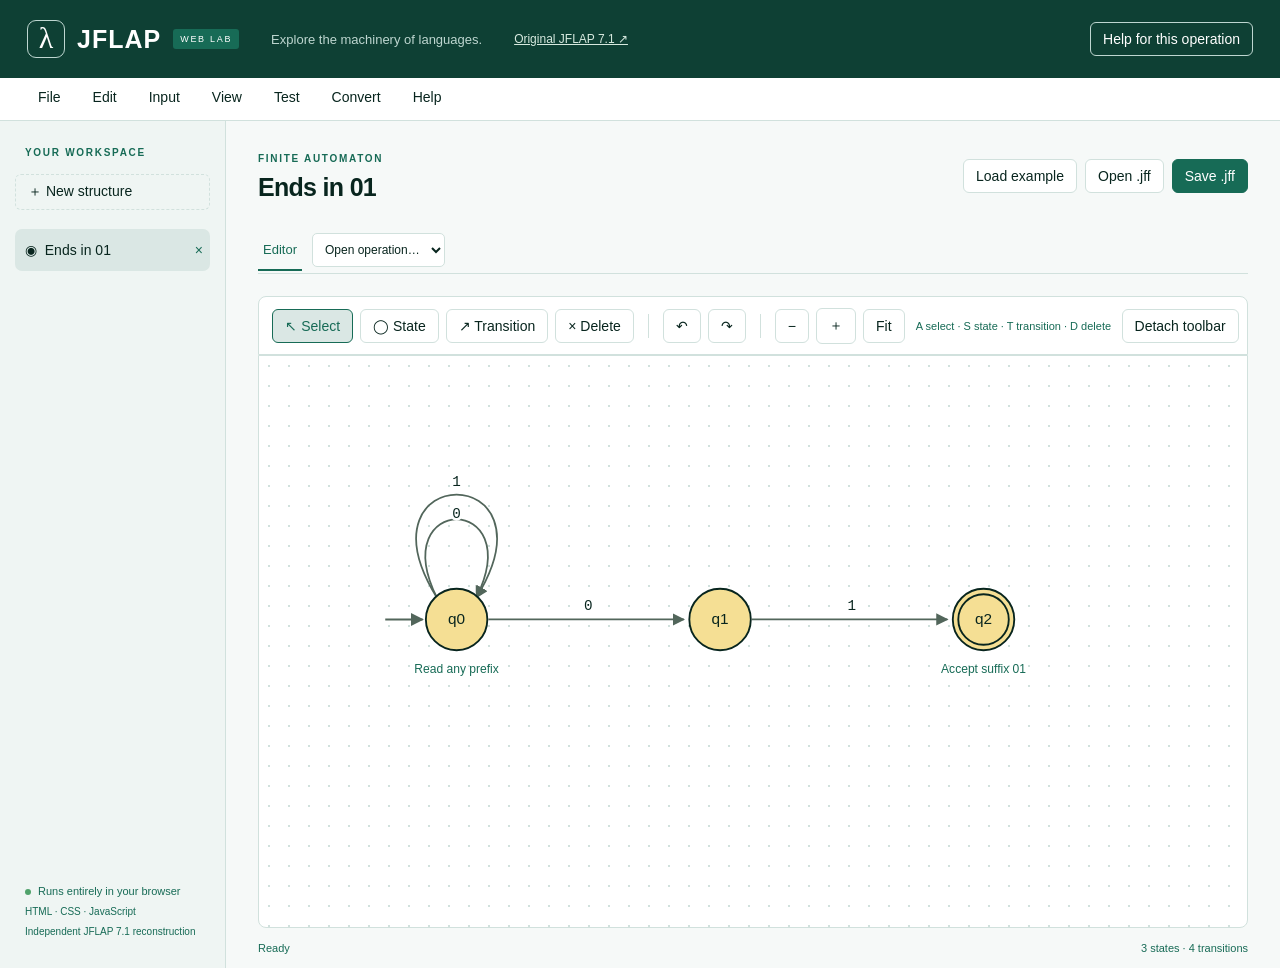
==== commit a433742a: "Task 74 – Add a movable, keyboard-accessible editor toolbar" ====
--- a/index.html
+++ b/index.html
@@ -3,5 +3,5 @@
 <body><header><a class="brand" href="./"><span class="brand-icon">λ</span><strong>JFLAP</strong><span class="badge">WEB LAB</span></a><span class="tagline">Explore the machinery of languages.</span><a href="classic.html" style="color:#d7e9df;white-space:nowrap;font-size:12px">Original JFLAP 7.1 ↗</a><button id="help" title="Help for the active operation (F1)">Help for this operation</button></header>
 <nav id="menubar" aria-label="Application menu"></nav>
 <div class="workspace"><aside class="sidebar"><div class="section-label">YOUR WORKSPACE</div><button class="new" id="new">＋ New structure</button><div id="documents"></div><div class="sidebar-bottom"><span class="status-dot"></span> Runs entirely in your browser<br><small>HTML · CSS · JavaScript<br>Independent JFLAP 7.1 reconstruction</small></div></aside>
-<main><div class="document-heading"><div><span class="eyebrow" id="kind">FINITE AUTOMATON</span><h1 id="title">Untitled</h1></div><div class="heading-actions"><button id="example">Load example</button><button id="open">Open .jff</button><button class="primary" id="save">Save .jff ↓</button></div></div><div id="tabs" role="tablist"></div><div id="toolbar"></div><section id="content"></section><footer><span id="status" role="status">Ready</span><span id="statistics"></span></footer></main></div>
+<main><div class="document-heading"><div><span class="eyebrow" id="kind">FINITE AUTOMATON</span><h1 id="title">Untitled</h1></div><div class="heading-actions"><button id="example">Load example</button><button id="open">Open .jff</button><button class="primary" id="save">Save .jff ↓</button></div></div><div id="tabs" role="tablist"></div><button id="toolbar-slot" hidden>Reattach editor toolbar</button><div id="toolbar-frame"><div id="toolbar" data-tools></div></div><section id="content"></section><footer><span id="status" role="status">Ready</span><span id="statistics"></span></footer></main></div>
 <dialog id="dialog"><form method="dialog"><div class="dialog-top"><h2 id="dialog-title"></h2><button value="cancel" aria-label="Close dialog">×</button></div><div id="dialog-body"></div><div id="dialog-actions"></div></form></dialog><input type="file" id="file" accept=".jff,.xml,.json" multiple hidden><script type="module" src="js/app.js"></script></body></html>
--- a/style.css
+++ b/style.css
@@ -30,3 +30,25 @@
 [data-export-diagram] text{fill:var(--ink,#183c2c)}
 [data-export-diagram] g.parse-active>rect,[data-export-diagram] g.parse-active>path{fill:var(--state-highlight,#ffd86b);stroke:var(--ink,#6d4800)}
 td.parse-active,tr.parse-active>td{background:var(--state-highlight,#fff0b1);box-shadow:inset 0 0 0 2px var(--green,#936500)}
+
+.conversion-rules { display:grid; gap:.25rem; }
+.conversion-rules button { text-align:start; overflow-wrap:anywhere; }
+.conversion-rules button[aria-pressed="true"] { outline:2px solid currentColor; }
+.conversion-selected { background: var(--state-highlight, #fff1b3); }
+.conversion-selected th button { outline: 2px solid currentColor; }
+.conversion-graph [role="button"]:focus-visible { outline: 2px solid currentColor; }
+
+.partition-tree, .partition-tree ul { list-style:none; padding-inline-start:1.2rem; }
+.partition-tree ul { border-inline-start:1px solid currentColor; }
+.partition-tree li { padding:.2rem; }
+.partition-tree [aria-pressed="true"], #min-children [data-groups] [aria-pressed="true"] { outline:2px solid currentColor; }
+.outside-partition { opacity:.42; }
+
+#toolbar-slot:not([hidden]) { align-self:flex-start; margin:1.4rem 0 .5rem; }
+.editor-palette { display:flex; flex-wrap:wrap; align-items:center; gap:.4rem; margin-top:22px; padding:.25rem .6rem; background:white; border:1px solid var(--line); border-radius:8px 8px 0 0; }
+.editor-palette #toolbar { flex:1 1 25rem; margin:0; padding:.35rem; border:0; min-width:0; min-height:50px; }
+.palette-commands:not([hidden]) { display:flex; gap:.25rem; flex-wrap:wrap; }
+.editor-palette.floating { position:fixed; z-index:12; margin:0; width:max-content; max-width:min(52rem,calc(100vw - 8px)); max-height:calc(100vh - 8px); overflow:auto; box-sizing:border-box; border-radius:8px; box-shadow:0 4px 18px #173b3538; }
+.editor-palette.floating .toolbar-hint { display:none; }
+.palette-commands button:first-child { cursor:move; touch-action:none; }
+@media print { #toolbar-frame, #toolbar-slot { display:none !important; } }
